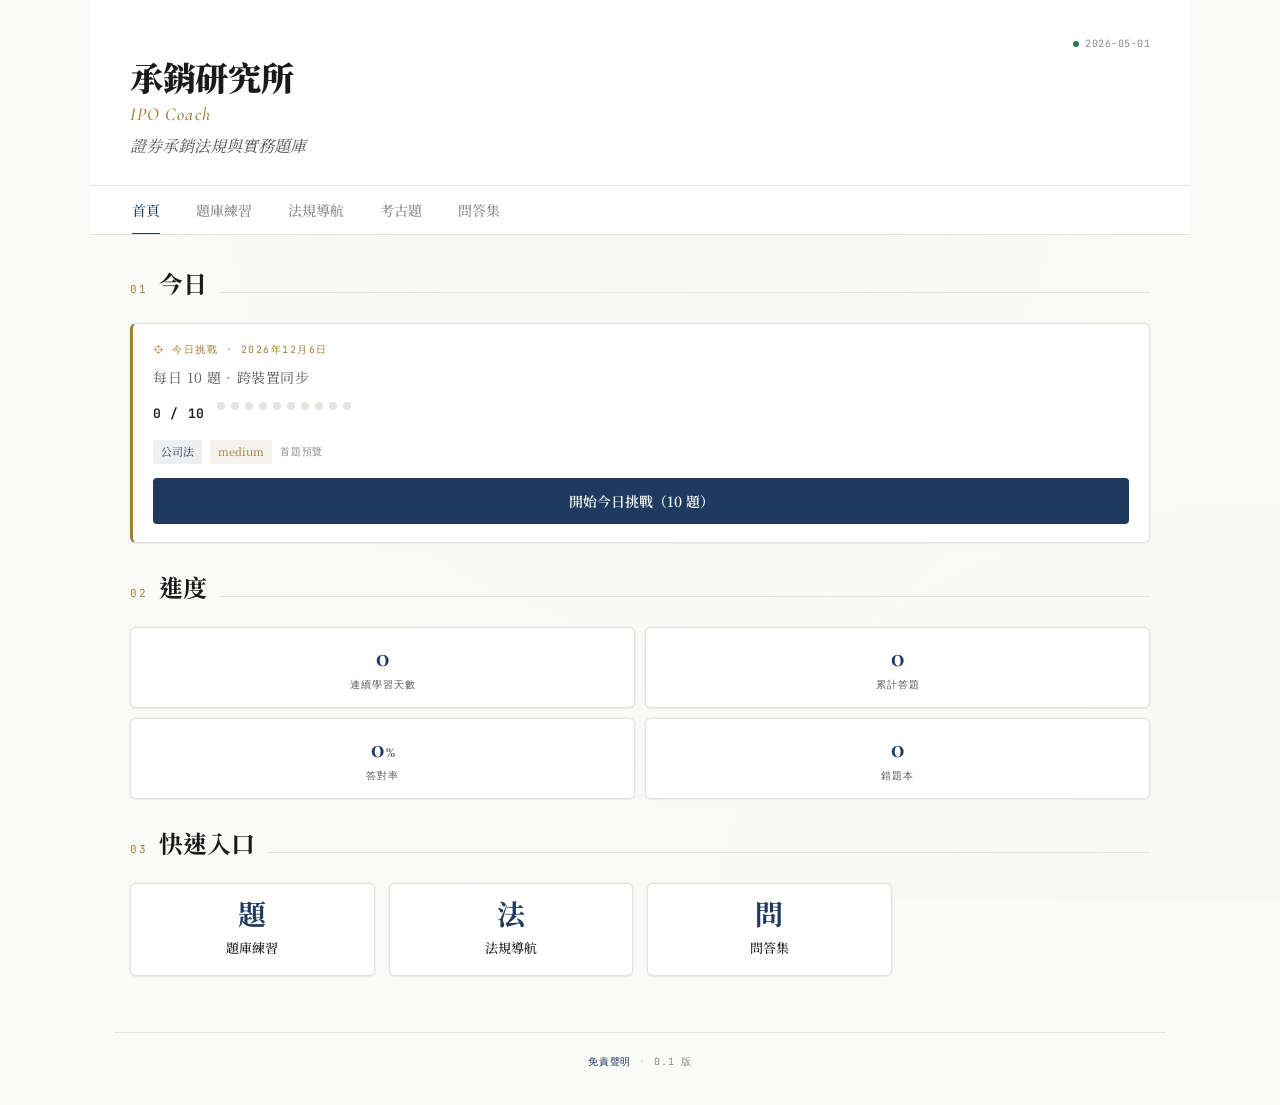
==== index.html @ bb88637f "fix(brand): remove redundant top brand line, keep only H1 + wordmark 上方品牌列「承銷 · 研究所 · IPO Coach」與下方 " ====
<!DOCTYPE html>
<html lang="zh-TW">
<head>
<meta charset="UTF-8">
<meta name="viewport" content="width=device-width, initial-scale=1.0">
<title>承銷研究所 · IPO Coach</title>
<meta name="description" content="承銷研究所（IPO Coach）：證券承銷法規題庫、問答集整合搜尋、法規導航。">
<meta name="theme-color" content="#1e3a5f">
<link rel="manifest" href="manifest.json">
<link rel="icon" type="image/svg+xml" href="assets/icon.svg">
<link rel="apple-touch-icon" href="assets/icon.svg">
<link rel="preconnect" href="https://fonts.googleapis.com">
<link rel="preconnect" href="https://fonts.gstatic.com" crossorigin>
<link href="https://fonts.googleapis.com/css2?family=Noto+Serif+TC:wght@400;500;700;900&family=JetBrains+Mono:wght@400;600&family=Cormorant+Garamond:wght@400;500;700&display=swap" rel="stylesheet">
<link rel="stylesheet" href="assets/style.css">
</head>
<body>

<div class="app">

  <header>
    <div class="brand-row">
      <div class="data-status" id="dataStatus">
        <span class="dot"></span><span id="dataDate">載入中</span>
      </div>
    </div>
    <h1 class="title">承銷研究所</h1>
    <div class="brand-wordmark">IPO Coach</div>
    <div class="subtitle">證券承銷法規與實務題庫</div>
  </header>

  <nav class="tabs" id="topTabs">
    <button class="tab active" data-page="home">首頁</button>
    <button class="tab" data-page="quiz">題庫練習</button>
    <button class="tab" data-page="laws">法規導航</button>
    <button class="tab" data-page="exam">考古題</button>
    <button class="tab" data-page="qa">問答集</button>
  </nav>

  <!-- ===== Home（今日挑戰 + 進度 + 入口）===== -->
  <main class="page active" id="page-home">
    <div class="section-head">
      <span class="section-num">01</span>
      <span class="section-title">今日</span>
      <span class="section-line"></span>
    </div>

    <div id="dailyChallenge">
      <div class="loading"><div class="spinner"></div><div>準備今日挑戰⋯</div></div>
    </div>

    <div class="section-head" style="margin-top: 28px;">
      <span class="section-num">02</span>
      <span class="section-title">進度</span>
      <span class="section-line"></span>
    </div>
    <div id="progressArea"></div>

    <div class="section-head" style="margin-top: 28px;">
      <span class="section-num">03</span>
      <span class="section-title">快速入口</span>
      <span class="section-line"></span>
    </div>
    <div class="quick-entries">
      <button class="quick-entry" data-page="quiz">
        <span class="quick-entry-mark">題</span>
        <span class="quick-entry-name">題庫練習</span>
      </button>
      <button class="quick-entry" data-page="laws">
        <span class="quick-entry-mark">法</span>
        <span class="quick-entry-name">法規導航</span>
      </button>
      <button class="quick-entry" data-page="qa">
        <span class="quick-entry-mark">問</span>
        <span class="quick-entry-name">問答集</span>
      </button>
    </div>
  </main>

  <!-- ===== Quiz（題庫練習：200 題單一池）===== -->
  <main class="page" id="page-quiz">
    <div class="section-head">
      <span class="section-num">題</span>
      <span class="section-title">題庫練習</span>
      <span class="section-line"></span>
    </div>
    <div id="quizArea">
      <div class="loading"><div class="spinner"></div><div>載入題庫中⋯</div></div>
    </div>
  </main>

  <!-- ===== 考古題（證券商高級業務員歷屆試題）===== -->
  <main class="page" id="page-exam">
    <div class="section-head">
      <span class="section-num">考</span>
      <span class="section-title">考古題</span>
      <span class="section-line"></span>
    </div>

    <div class="sync-banner" id="examSyncBanner">
      <div class="label">⌖ 證券商高級業務員 歷屆試題</div>
      <div class="info" id="examSyncInfo">載入中⋯</div>
    </div>

    <div id="examArea">
      <div class="loading"><div class="spinner"></div><div>載入考古題中⋯</div></div>
    </div>
  </main>

  <main class="page" id="page-qa">
    <div class="section-head">
      <span class="section-num">問</span>
      <span class="section-title">問答集</span>
      <span class="section-line"></span>
    </div>

    <div class="sync-banner" id="qaSyncBanner">
      <div class="label">⌖ 證期局問答集索引</div>
      <div class="info" id="qaSyncInfo">載入中⋯</div>
    </div>

    <input type="text" class="search-box" id="qaSearchInput"
           placeholder="跨類關鍵字搜尋（如「庫藏股」、「私募」）⋯"
           autocomplete="off" autocapitalize="off" autocorrect="off" spellcheck="false">

    <div class="stats-line" id="qaStatsLine"></div>

    <div id="qaArea">
      <div class="loading">
        <div class="spinner"></div>
        <div>載入問答集中⋯</div>
      </div>
    </div>
  </main>

  <!-- ===== 法規導航 ===== -->
  <main class="page" id="page-laws">
    <div class="section-head">
      <span class="section-num">規</span>
      <span class="section-title">法規導航</span>
      <span class="section-line"></span>
    </div>

    <div class="sync-banner" id="syncBanner">
      <div class="label">⌖ 法規導航索引</div>
      <div class="info" id="syncInfo">載入中⋯</div>
    </div>

    <input type="text" class="search-box" id="searchInput"
           placeholder='輸入法規名稱、縮寫，或「證交法 22」格式智慧查詢⋯'
           autocomplete="off" autocapitalize="off" autocorrect="off" spellcheck="false">

    <div id="smartHit"></div>

    <div class="chips" id="lawChips"></div>

    <div class="stats-line" id="statsLine"></div>

    <div id="lookupArea">
      <div class="loading">
        <div class="spinner"></div>
        <div>載入法規資料中⋯</div>
      </div>
    </div>
  </main>

  <footer class="site-footer">
    <button class="footer-link" id="openDisclaimer" type="button">免責聲明</button>
    <span class="footer-sep">·</span>
    <span class="footer-version" id="footerVersion">v0.1</span>
  </footer>

  <nav class="bottom-nav">
    <button class="nav-btn active" data-page="home">
      <span class="nav-icon">⌂</span><span>首頁</span>
    </button>
    <button class="nav-btn" data-page="quiz">
      <span class="nav-icon">題</span><span>題庫</span>
    </button>
    <button class="nav-btn" data-page="laws">
      <span class="nav-icon">法</span><span>法規</span>
    </button>
    <button class="nav-btn" data-page="exam">
      <span class="nav-icon">考</span><span>考古題</span>
    </button>
    <button class="nav-btn" data-page="qa">
      <span class="nav-icon">問</span><span>問答</span>
    </button>
  </nav>

  <!-- ===== 免責聲明 modal ===== -->
  <div class="modal" id="disclaimerModal" aria-hidden="true">
    <div class="modal-inner" role="dialog" aria-labelledby="disclaimerTitle">
      <div class="modal-head">
        <h2 id="disclaimerTitle" class="modal-title">免責聲明</h2>
        <button class="modal-close" id="closeDisclaimer" aria-label="關閉">×</button>
      </div>
      <div class="modal-body">
        <p>本工具為非官方學習輔助工具，內容彙整自下列公開資料源：</p>
        <ul>
          <li>法務部全國法規資料庫</li>
          <li>金融監督管理委員會證券期貨局</li>
          <li>中華民國證券商業同業公會</li>
          <li>臺灣證券交易所、證券櫃檯買賣中心</li>
          <li>證券暨期貨市場發展基金會（selaw）</li>
        </ul>
        <p>法令引用以主管機關正式公告為準。本工具不對其資訊之即時性、準確性、完整性負法律責任。實務應用請洽合格法律或會計師。</p>
      </div>
    </div>
  </div>

</div>

<script src="assets/app.js" defer></script>

<!--
  Cloudflare Web Analytics（PRD §16 / docs/monitoring.md）
  ------------------------------------------------------
  上線後請依下列步驟啟用：
    1. dash.cloudflare.com → Web Analytics → Add a site → 輸入網址
    2. 取得 token，把下方 REPLACE_WITH_YOUR_TOKEN 換成實際值
    3. 反註解整個 <script> 標籤
  注意：不要使用 Google Analytics（PRD §13.3）。
-->
<!--
<script defer src='https://static.cloudflareinsights.com/beacon.min.js'
        data-cf-beacon='{"token": "REPLACE_WITH_YOUR_TOKEN"}'></script>
-->
</body>
</html>
---- assets/style.css ----
:root {
  /* === Light theme: 現代金融專業白 === */
  --bg: #fafaf7;
  --bg-soft: #f4f2ec;
  --bg-card: #ffffff;
  --line: #e5e3dd;
  --line-strong: #d4d1c8;
  --ink: #1a1a1a;
  --ink-soft: #5a5a5a;
  --ink-dim: #8a8a8a;
  --primary: #1e3a5f;
  --primary-soft: #3b5a82;
  --gold: #a07d3a;
  --gold-soft: #c5a565;
  --crimson: #a73a3a;
  --jade: #2d7a4f;
  --shadow-sm: 0 1px 2px rgba(30, 58, 95, 0.04), 0 0 0 1px rgba(30, 58, 95, 0.04);
  --shadow-md: 0 4px 12px rgba(30, 58, 95, 0.06), 0 0 0 1px rgba(30, 58, 95, 0.04);
  --serif: "Noto Serif TC", "Cormorant Garamond", serif;
  --display: "Cormorant Garamond", "Noto Serif TC", serif;
  --mono: "JetBrains Mono", monospace;
}

* { box-sizing: border-box; margin: 0; padding: 0; -webkit-tap-highlight-color: transparent; }

html, body {
  background: var(--bg);
  color: var(--ink);
  font-family: var(--serif);
  font-size: 16px;
  line-height: 1.6;
  overflow-x: hidden;
  min-height: 100vh;
}

body {
  background-image:
    radial-gradient(ellipse at top, rgba(30, 58, 95, 0.025) 0%, transparent 60%),
    radial-gradient(ellipse at bottom right, rgba(160, 125, 58, 0.02) 0%, transparent 50%);
  background-attachment: fixed;
}

.app {
  max-width: 480px;
  margin: 0 auto;
  min-height: 100vh;
  position: relative;
  z-index: 2;
  padding-bottom: 110px;
}

/* ===== Header ===== */
header {
  padding: 28px 24px 20px;
  border-bottom: 1px solid var(--line);
  background: var(--bg-card);
}

.brand-row {
  display: flex;
  align-items: baseline;
  justify-content: flex-end;
  margin-bottom: 4px;
}

.data-status {
  font-family: var(--mono);
  font-size: 10px;
  color: var(--ink-dim);
  letter-spacing: 0.05em;
}

.data-status .dot {
  display: inline-block;
  width: 6px;
  height: 6px;
  border-radius: 50%;
  background: var(--jade);
  margin-right: 6px;
  vertical-align: middle;
}

h1.title {
  font-family: var(--serif);
  font-size: 30px;
  font-weight: 900;
  line-height: 1.15;
  letter-spacing: -0.01em;
  margin-top: 6px;
}

h1.title .accent {
  color: var(--primary);
  font-style: italic;
  font-family: var(--display);
  font-weight: 500;
}

.brand-wordmark {
  font-family: var(--display);
  font-style: italic;
  color: var(--gold);
  font-size: 18px;
  font-weight: 500;
  letter-spacing: 0.06em;
  margin-top: 4px;
}

.subtitle {
  font-family: var(--display);
  font-style: italic;
  color: var(--ink-soft);
  font-size: 16px;
  margin-top: 6px;
}

/* ===== Tab nav ===== */
nav.tabs {
  display: flex;
  overflow-x: auto;
  border-bottom: 1px solid var(--line);
  scrollbar-width: none;
  background: var(--bg-card);
  position: sticky;
  top: 0;
  z-index: 50;
}

nav.tabs::-webkit-scrollbar { display: none; }

.tab {
  flex: 0 0 auto;
  padding: 14px 18px;
  font-family: var(--serif);
  font-size: 14px;
  font-weight: 500;
  color: var(--ink-dim);
  border: none;
  background: transparent;
  cursor: pointer;
  position: relative;
  white-space: nowrap;
  transition: color 0.2s;
}

.tab.active { color: var(--primary); }

.tab.active::after {
  content: "";
  position: absolute;
  bottom: -1px;
  left: 18px;
  right: 18px;
  height: 2px;
  background: var(--primary);
}

.page { display: none; padding: 24px; }
.page.active { display: block; animation: fade 0.3s ease; }

@keyframes fade {
  from { opacity: 0; transform: translateY(6px); }
  to { opacity: 1; transform: translateY(0); }
}

.section-head {
  display: flex;
  align-items: baseline;
  gap: 12px;
  margin-bottom: 18px;
}

.section-num {
  font-family: var(--mono);
  font-size: 11px;
  color: var(--gold);
  letter-spacing: 0.15em;
}

.section-title {
  font-family: var(--display);
  font-size: 24px;
  font-weight: 700;
  color: var(--ink);
}

.section-line {
  flex: 1;
  height: 1px;
  background: var(--line);
}

/* ===== Sync / index status banner ===== */
.sync-banner {
  background: var(--bg-card);
  border: 1px solid var(--line);
  border-left: 3px solid var(--jade);
  border-radius: 6px;
  padding: 14px 18px;
  margin-bottom: 20px;
  font-size: 12px;
  line-height: 1.6;
  box-shadow: var(--shadow-sm);
}

.sync-banner .label {
  font-family: var(--mono);
  font-size: 10px;
  color: var(--jade);
  letter-spacing: 0.2em;
  text-transform: uppercase;
  margin-bottom: 6px;
}

.sync-banner .info { color: var(--ink-soft); font-size: 13px; }

.sync-banner .info strong {
  color: var(--ink);
  font-family: var(--mono);
  font-weight: 600;
}

/* ===== Search ===== */
.search-box {
  width: 100%;
  background: var(--bg-card);
  border: 1px solid var(--line);
  color: var(--ink);
  padding: 14px 16px;
  font-family: var(--serif);
  font-size: 15px;
  border-radius: 6px;
  margin-bottom: 14px;
  box-shadow: var(--shadow-sm);
  transition: all 0.15s;
}

.search-box:focus {
  outline: none;
  border-color: var(--primary);
  box-shadow: 0 0 0 3px rgba(30, 58, 95, 0.08);
}

/* ===== Smart-hit banner（解析「法規 條號」格式時顯示） ===== */
.smart-hit {
  background: var(--bg-card);
  border: 1px solid var(--primary);
  border-radius: 6px;
  padding: 14px 16px;
  margin-bottom: 16px;
  box-shadow: var(--shadow-md);
  display: flex;
  flex-direction: column;
  gap: 8px;
}

.smart-hit .label {
  font-family: var(--mono);
  font-size: 10px;
  color: var(--primary);
  letter-spacing: 0.2em;
  text-transform: uppercase;
}

.smart-hit .target {
  font-family: var(--serif);
  font-size: 16px;
  font-weight: 700;
  color: var(--ink);
}

.smart-hit .target .article {
  color: var(--primary);
  font-family: var(--display);
  font-weight: 700;
}

.smart-hit .target .topic {
  font-family: var(--serif);
  font-weight: 400;
  font-size: 13px;
  color: var(--ink-soft);
  margin-left: 6px;
}

.smart-hit-action {
  display: inline-flex;
  align-items: center;
  justify-content: center;
  background: var(--primary);
  color: #fff;
  padding: 10px 14px;
  border-radius: 4px;
  font-family: var(--serif);
  font-size: 13px;
  font-weight: 600;
  text-decoration: none;
  transition: background 0.15s;
}

.smart-hit-action:hover { background: var(--primary-soft); }
.smart-hit-action:active { transform: scale(0.99); }

.smart-hit .note {
  font-family: var(--mono);
  font-size: 10px;
  color: var(--ink-dim);
  letter-spacing: 0.05em;
}

/* ===== Filter chips ===== */
.chips {
  display: flex;
  gap: 6px;
  overflow-x: auto;
  padding-bottom: 4px;
  margin-bottom: 18px;
  scrollbar-width: none;
}

.chips::-webkit-scrollbar { display: none; }

.chip {
  flex: 0 0 auto;
  padding: 7px 12px;
  background: transparent;
  border: 1px solid var(--line);
  color: var(--ink-soft);
  border-radius: 3px;
  font-family: var(--serif);
  font-size: 12px;
  cursor: pointer;
  white-space: nowrap;
  transition: all 0.15s;
}

.chip.active {
  background: var(--cat-color, var(--primary));
  border-color: var(--cat-color, var(--primary));
  color: #fff;
  font-weight: 600;
}

/* ===== Law cards ===== */
.law-list {
  display: flex;
  flex-direction: column;
  gap: 10px;
}

.law-item {
  background: var(--bg-card);
  border: 1px solid var(--line);
  border-left: 3px solid var(--cat-color, var(--primary));
  padding: 16px;
  border-radius: 6px;
  transition: all 0.2s;
  box-shadow: var(--shadow-sm);
}

.law-item:hover { box-shadow: var(--shadow-md); border-color: var(--line-strong); border-left-color: var(--cat-color, var(--primary)); }

.law-item-head {
  display: flex;
  justify-content: space-between;
  align-items: baseline;
  gap: 10px;
  margin-bottom: 8px;
}

.law-cat-tag {
  display: inline-block;
  font-family: var(--mono);
  font-size: 9px;
  font-weight: 600;
  color: #fff;
  background: var(--cat-color, var(--primary));
  padding: 3px 7px;
  border-radius: 2px;
  letter-spacing: 0.1em;
}

.law-id {
  font-family: var(--mono);
  font-size: 10px;
  color: var(--ink-dim);
  letter-spacing: 0.08em;
}

.law-name {
  font-family: var(--serif);
  font-size: 16px;
  font-weight: 700;
  color: var(--ink);
  line-height: 1.45;
  margin-bottom: 6px;
}

.law-meta {
  display: flex;
  flex-wrap: wrap;
  gap: 6px;
  margin-bottom: 12px;
  font-size: 12px;
}

.law-abbr {
  font-family: var(--serif);
  color: var(--ink-soft);
}

.law-abbr::before {
  content: "縮寫 ";
  font-family: var(--mono);
  font-size: 10px;
  color: var(--ink-dim);
  letter-spacing: 0.1em;
}

.law-authority {
  font-family: var(--mono);
  font-size: 10px;
  color: var(--gold);
  background: rgba(160, 125, 58, 0.08);
  padding: 2px 7px;
  border-radius: 2px;
  letter-spacing: 0.05em;
  align-self: center;
}

.law-articles {
  display: flex;
  flex-wrap: wrap;
  gap: 6px;
  align-items: center;
  margin-bottom: 12px;
  padding-top: 10px;
  border-top: 1px dashed var(--line);
}

.article-chip-label {
  font-family: var(--mono);
  font-size: 10px;
  color: var(--ink-dim);
  letter-spacing: 0.1em;
  margin-right: 2px;
}

.article-chip {
  display: inline-flex;
  align-items: center;
  font-family: var(--serif);
  font-size: 12px;
  color: var(--primary);
  background: rgba(30, 58, 95, 0.06);
  padding: 4px 9px;
  border-radius: 3px;
  text-decoration: none;
  transition: background 0.15s;
}

.article-chip:hover { background: rgba(30, 58, 95, 0.12); }
.article-chip[aria-disabled="true"] { color: var(--ink-dim); cursor: not-allowed; }

.article-chip .topic {
  color: var(--ink-soft);
  font-size: 11px;
  margin-left: 4px;
}

.btn-view-full {
  display: inline-flex;
  align-items: center;
  justify-content: center;
  width: 100%;
  padding: 10px;
  background: transparent;
  color: var(--primary);
  border: 1px solid var(--primary);
  font-family: var(--serif);
  font-size: 13px;
  font-weight: 600;
  border-radius: 3px;
  text-decoration: none;
  text-align: center;
  transition: background 0.15s;
}

.btn-view-full:hover { background: rgba(30, 58, 95, 0.04); }
.btn-view-full:active { transform: scale(0.99); }

/* ===== Empty / Loading ===== */
.empty, .loading {
  text-align: center;
  padding: 50px 20px;
  color: var(--ink-dim);
}

.empty-mark {
  font-family: var(--display);
  font-size: 48px;
  color: var(--line);
  margin-bottom: 12px;
  font-style: italic;
}

.empty-text { font-size: 13px; line-height: 1.7; }

.spinner {
  width: 28px;
  height: 28px;
  border: 2px solid var(--line);
  border-top-color: var(--primary);
  border-radius: 50%;
  animation: spin 0.8s linear infinite;
  margin: 0 auto 16px;
}

@keyframes spin { to { transform: rotate(360deg); } }

/* ===== Footer ===== */
.site-footer {
  margin: 24px 24px 0;
  padding-top: 18px;
  border-top: 1px solid var(--line);
  display: flex;
  align-items: center;
  justify-content: center;
  gap: 8px;
  font-family: var(--mono);
  font-size: 10px;
  color: var(--ink-dim);
  letter-spacing: 0.08em;
}

.footer-link {
  background: none;
  border: none;
  color: var(--primary);
  font-family: var(--mono);
  font-size: 10px;
  letter-spacing: 0.08em;
  cursor: pointer;
  padding: 4px 0;
}

.footer-link:hover { text-decoration: underline; }
.footer-sep { color: var(--line-strong); }

/* ===== Bottom nav ===== */
.bottom-nav {
  position: fixed;
  bottom: 0;
  left: 50%;
  transform: translateX(-50%);
  width: 100%;
  max-width: 480px;
  background: var(--bg-card);
  border-top: 1px solid var(--line);
  box-shadow: 0 -2px 12px rgba(30, 58, 95, 0.05);
  display: grid;
  grid-template-columns: repeat(5, 1fr);
  z-index: 100;
  padding-bottom: env(safe-area-inset-bottom);
}

.nav-btn {
  background: none;
  border: none;
  color: var(--ink-dim);
  padding: 12px 4px 14px;
  cursor: pointer;
  font-family: var(--serif);
  font-size: 11px;
  transition: color 0.2s;
  display: flex;
  flex-direction: column;
  align-items: center;
  gap: 4px;
}

.nav-btn.active { color: var(--primary); }

.nav-icon {
  font-family: var(--display);
  font-size: 18px;
  font-weight: 700;
  line-height: 1;
}

/* ===== Highlight mark for search ===== */
mark {
  background: rgba(160, 125, 58, 0.18);
  color: var(--gold);
  padding: 1px 3px;
  border-radius: 2px;
  font-weight: 600;
}

/* ===== Stats line ===== */
.stats-line {
  font-family: var(--mono);
  font-size: 10px;
  color: var(--ink-dim);
  letter-spacing: 0.1em;
  margin-bottom: 14px;
}

/* ===== Q&A page ===== */
.back-link {
  display: inline-flex;
  align-items: center;
  gap: 6px;
  background: none;
  border: none;
  color: var(--primary);
  font-family: var(--display);
  font-size: 13px;
  cursor: pointer;
  padding: 6px 0 14px;
}

.back-link:hover { text-decoration: underline; }

.qa-cat-list {
  display: grid;
  grid-template-columns: repeat(auto-fill, minmax(140px, 1fr));
  gap: 10px;
}

.qa-cat-card {
  background: var(--bg-card);
  border: 1px solid var(--line);
  border-left: 3px solid var(--gold);
  border-radius: 6px;
  padding: 12px 14px;
  cursor: pointer;
  text-align: left;
  font-family: var(--serif);
  transition: all 0.15s;
  box-shadow: var(--shadow-sm);
}

.qa-cat-card:hover { box-shadow: var(--shadow-md); border-color: var(--line-strong); }
.qa-cat-card:active { transform: scale(0.99); }

.qa-cat-head {
  display: flex;
  justify-content: space-between;
  align-items: baseline;
  margin-bottom: 6px;
}

.qa-cat-id {
  font-family: var(--mono);
  font-size: 9px;
  color: var(--ink-dim);
  letter-spacing: 0.08em;
}

.qa-cat-count {
  font-family: var(--mono);
  font-size: 10px;
  color: var(--gold);
  font-weight: 600;
  background: rgba(160, 125, 58, 0.1);
  padding: 2px 7px;
  border-radius: 2px;
}

.qa-cat-name {
  font-size: 14px;
  line-height: 1.45;
  color: var(--ink);
  font-weight: 600;
}

.qa-cat-title {
  font-family: var(--display);
  font-size: 18px;
  font-weight: 700;
  color: var(--ink);
  margin-bottom: 14px;
  padding-bottom: 10px;
  border-bottom: 1px solid var(--line);
}

.qa-doc-list {
  display: flex;
  flex-direction: column;
  gap: 8px;
}

.qa-doc-item {
  background: var(--bg-card);
  border: 1px solid var(--line);
  border-radius: 6px;
  padding: 12px 14px;
  cursor: pointer;
  text-align: left;
  font-family: var(--serif);
  transition: all 0.15s;
  box-shadow: var(--shadow-sm);
}

.qa-doc-item:hover { box-shadow: var(--shadow-md); border-color: var(--line-strong); }

.qa-doc-title {
  font-size: 14px;
  font-weight: 600;
  color: var(--ink);
  line-height: 1.5;
  margin-bottom: 6px;
}

.qa-doc-meta {
  display: flex;
  gap: 10px;
  font-family: var(--mono);
  font-size: 10px;
  color: var(--ink-dim);
  letter-spacing: 0.05em;
}

.qa-doc-date::before { content: "📅 "; }
.qa-doc-pages::before { content: "▤ "; }

/* Q&A detail */
.qa-detail {
  background: var(--bg-card);
  border: 1px solid var(--line);
  border-radius: 6px;
  padding: 18px 20px;
  box-shadow: var(--shadow-sm);
}

.qa-detail-source {
  font-family: var(--mono);
  font-size: 10px;
  color: var(--gold);
  letter-spacing: 0.15em;
  text-transform: uppercase;
  margin-bottom: 6px;
}

.qa-detail-title {
  font-family: var(--serif);
  font-size: 18px;
  font-weight: 700;
  color: var(--ink);
  line-height: 1.5;
  margin-bottom: 10px;
}

.qa-detail-meta {
  display: flex;
  gap: 14px;
  font-family: var(--mono);
  font-size: 11px;
  color: var(--ink-soft);
  margin-bottom: 16px;
  padding-bottom: 14px;
  border-bottom: 1px dashed var(--line);
}

.qa-detail-meta strong {
  color: var(--ink);
  font-family: var(--mono);
}

/* 嚴格保留 PDF 原文格式：pre-wrap、不修改 */
.qa-raw-text {
  background: var(--bg-soft);
  border-left: 3px solid var(--primary);
  padding: 16px 18px;
  border-radius: 0 4px 4px 0;
  font-family: var(--serif);
  font-size: 14px;
  line-height: 1.85;
  color: var(--ink);
  white-space: pre-wrap;
  word-wrap: break-word;
  overflow-wrap: break-word;
  margin-bottom: 14px;
  max-height: 60vh;
  overflow-y: auto;
}

.btn-pdf-download {
  display: inline-flex;
  align-items: center;
  justify-content: center;
  width: 100%;
  padding: 12px;
  background: var(--primary);
  color: #fff;
  font-family: var(--serif);
  font-size: 13px;
  font-weight: 600;
  border-radius: 3px;
  text-decoration: none;
  text-align: center;
  transition: background 0.15s;
  margin-bottom: 14px;
}

.btn-pdf-download:hover { background: var(--primary-soft); }
.btn-pdf-download:active { transform: scale(0.99); }

/* Q&A error states (when fetch_qa.py 標 doc.error，例如 SFB 直連被擋) */
.qa-doc-item-error {
  opacity: 0.78;
}
.qa-doc-item-error:hover {
  opacity: 1;
}
.qa-doc-error-badge {
  font-family: var(--mono);
  font-size: 10px;
  letter-spacing: 0.05em;
  color: #b07005;
  background: rgba(245, 166, 35, 0.12);
  border: 1px solid rgba(245, 166, 35, 0.45);
  padding: 1px 6px;
  border-radius: 3px;
  white-space: nowrap;
}
.qa-doc-error {
  margin: 12px 0;
  padding: 14px 16px;
  border-left: 3px solid #f5a623;
  background: rgba(245, 166, 35, 0.06);
  border-radius: 0 4px 4px 0;
}
.qa-doc-error-title {
  font-family: var(--mono);
  font-size: 13px;
  font-weight: 600;
  color: #b07005;
  margin-bottom: 8px;
  letter-spacing: 0.03em;
}
.qa-doc-error-msg {
  font-size: 13px;
  line-height: 1.7;
  color: var(--ink);
  margin-bottom: 12px;
}
.qa-doc-error-msg code {
  font-family: var(--mono);
  font-size: 11px;
  background: var(--bg-soft, rgba(0,0,0,0.04));
  padding: 1px 5px;
  border-radius: 3px;
  color: var(--ink-dim);
}
.qa-doc-error .btn-pdf-download {
  margin-top: 4px;
}

.qa-detail-footer {
  font-family: var(--mono);
  font-size: 10px;
  color: var(--ink-dim);
  line-height: 1.7;
  letter-spacing: 0.05em;
  padding-top: 12px;
  border-top: 1px solid var(--line);
}

/* Q&A search hits */
.qa-hit-list {
  display: flex;
  flex-direction: column;
  gap: 10px;
}

.qa-hit-item {
  background: var(--bg-card);
  border: 1px solid var(--line);
  border-radius: 6px;
  padding: 14px 16px;
  cursor: pointer;
  text-align: left;
  font-family: var(--serif);
  transition: all 0.15s;
  box-shadow: var(--shadow-sm);
}

.qa-hit-item:hover { box-shadow: var(--shadow-md); border-color: var(--line-strong); }

.qa-hit-head {
  display: flex;
  justify-content: space-between;
  align-items: baseline;
  gap: 10px;
  margin-bottom: 6px;
}

.qa-hit-cat {
  font-family: var(--mono);
  font-size: 9px;
  color: var(--gold);
  letter-spacing: 0.12em;
  text-transform: uppercase;
}

.qa-hit-flag {
  font-family: var(--mono);
  font-size: 9px;
  color: var(--primary);
  background: rgba(30, 58, 95, 0.08);
  padding: 2px 6px;
  border-radius: 2px;
  letter-spacing: 0.05em;
}

.qa-hit-title {
  font-size: 14px;
  font-weight: 600;
  color: var(--ink);
  margin-bottom: 6px;
  line-height: 1.5;
}

.qa-hit-snippet {
  font-size: 12.5px;
  color: var(--ink-soft);
  line-height: 1.65;
  background: var(--bg-soft);
  padding: 8px 10px;
  border-radius: 3px;
  margin-bottom: 6px;
}

.qa-hit-date {
  font-family: var(--mono);
  font-size: 10px;
  color: var(--ink-dim);
  letter-spacing: 0.05em;
}

/* ===== Home: daily challenge + progress + quick entries ===== */
.daily-card {
  background: var(--bg-card);
  border: 1px solid var(--line);
  border-left: 3px solid var(--gold);
  border-radius: 6px;
  padding: 18px 20px;
  box-shadow: var(--shadow-sm);
}

.daily-label {
  font-family: var(--mono);
  font-size: 10px;
  color: var(--gold);
  letter-spacing: 0.15em;
  text-transform: uppercase;
  margin-bottom: 8px;
}

.daily-meta {
  display: flex;
  gap: 8px;
  margin-bottom: 12px;
}

.daily-question {
  font-size: 15px;
  line-height: 1.7;
  color: var(--ink);
  margin-bottom: 14px;
  font-weight: 500;
}

.progress-grid {
  display: grid;
  grid-template-columns: repeat(2, 1fr);
  gap: 10px;
}

.progress-card {
  background: var(--bg-card);
  border: 1px solid var(--line);
  border-radius: 6px;
  padding: 14px 16px;
  text-align: center;
  box-shadow: var(--shadow-sm);
}

.progress-num {
  font-family: var(--display);
  font-size: 28px;
  font-weight: 700;
  color: var(--primary);
  line-height: 1.1;
}

.progress-unit {
  font-family: var(--display);
  font-size: 16px;
  color: var(--ink-soft);
  margin-left: 2px;
}

.progress-label {
  font-family: var(--mono);
  font-size: 10px;
  color: var(--ink-soft);
  letter-spacing: 0.1em;
  margin-top: 4px;
}

.progress-cat-block { margin-top: 16px; }

.progress-cat-list {
  list-style: none;
  background: var(--bg-card);
  border: 1px solid var(--line);
  border-radius: 6px;
  padding: 4px 0;
  box-shadow: var(--shadow-sm);
}

.progress-cat-list li {
  display: flex;
  justify-content: space-between;
  align-items: center;
  padding: 10px 16px;
  border-bottom: 1px solid var(--line);
  font-size: 13px;
}

.progress-cat-list li:last-child { border-bottom: none; }

.progress-cat-list .cat-name { color: var(--ink); }

.progress-cat-list .cat-stat {
  font-family: var(--mono);
  font-size: 11px;
  color: var(--ink-soft);
}

.quick-entries {
  display: grid;
  grid-template-columns: repeat(2, 1fr);
  gap: 10px;
}

.quick-entry {
  background: var(--bg-card);
  border: 1px solid var(--line);
  border-radius: 6px;
  padding: 18px 14px;
  cursor: pointer;
  font-family: var(--serif);
  display: flex;
  flex-direction: column;
  align-items: center;
  gap: 8px;
  box-shadow: var(--shadow-sm);
  transition: all 0.15s;
}

.quick-entry:hover { box-shadow: var(--shadow-md); border-color: var(--line-strong); }

.quick-entry-mark {
  font-family: var(--display);
  font-size: 28px;
  font-weight: 700;
  color: var(--primary);
  line-height: 1;
}

.quick-entry-name {
  font-size: 13px;
  font-weight: 500;
  color: var(--ink);
}

/* ===== Quiz / Scenario shared UI ===== */
.quiz-section-label {
  font-family: var(--mono);
  font-size: 10px;
  color: var(--ink-soft);
  letter-spacing: 0.15em;
  text-transform: uppercase;
  margin: 14px 0 8px;
}

.quiz-pool-info {
  font-family: var(--mono);
  font-size: 10px;
  color: var(--ink-dim);
  letter-spacing: 0.1em;
  margin-top: 18px;
}

.btn-primary {
  display: block;
  width: 100%;
  padding: 13px;
  margin-top: 16px;
  background: var(--primary);
  color: #fff;
  border: none;
  border-radius: 4px;
  font-family: var(--serif);
  font-size: 14px;
  font-weight: 600;
  cursor: pointer;
  transition: background 0.15s;
}

.btn-primary:hover { background: var(--primary-soft); }
.btn-primary:active { transform: scale(0.99); }

.btn-secondary {
  display: block;
  width: 100%;
  padding: 12px;
  margin-top: 8px;
  background: transparent;
  color: var(--primary);
  border: 1px solid var(--primary);
  border-radius: 4px;
  font-family: var(--serif);
  font-size: 13px;
  cursor: pointer;
  transition: background 0.15s;
}

.btn-secondary:hover { background: rgba(30, 58, 95, 0.04); }
.btn-secondary.disabled { color: var(--ink-dim); border-color: var(--line); cursor: not-allowed; }

/* Quiz play */
.quiz-progress-dots {
  display: flex;
  gap: 6px;
  margin-bottom: 16px;
  justify-content: center;
}

.quiz-progress-dots .dot {
  width: 8px;
  height: 8px;
  border-radius: 50%;
  background: var(--line);
}

.quiz-progress-dots .dot.current { background: var(--primary); transform: scale(1.4); }
.quiz-progress-dots .dot.correct { background: var(--jade); }
.quiz-progress-dots .dot.wrong { background: var(--crimson); }

.quiz-meta {
  display: flex;
  gap: 8px;
  margin-bottom: 12px;
  font-family: var(--mono);
  font-size: 10px;
  letter-spacing: 0.08em;
}

.quiz-meta-cat {
  background: rgba(30, 58, 95, 0.08);
  color: var(--primary);
  padding: 3px 8px;
  border-radius: 2px;
}

.quiz-meta-diff {
  background: rgba(160, 125, 58, 0.1);
  color: var(--gold);
  padding: 3px 8px;
  border-radius: 2px;
}

.quiz-meta-pos { margin-left: auto; color: var(--ink-dim); }

.quiz-question {
  font-size: 15.5px;
  line-height: 1.75;
  color: var(--ink);
  margin-bottom: 16px;
  padding-bottom: 14px;
  border-bottom: 1px dashed var(--line);
}

.quiz-options { display: flex; flex-direction: column; gap: 8px; }

.quiz-option {
  display: flex;
  align-items: flex-start;
  gap: 10px;
  width: 100%;
  text-align: left;
  background: var(--bg-card);
  border: 1px solid var(--line);
  border-radius: 4px;
  padding: 12px 14px;
  cursor: pointer;
  font-family: var(--serif);
  font-size: 14px;
  line-height: 1.6;
  transition: all 0.15s;
  box-shadow: var(--shadow-sm);
}

.quiz-option:hover:not(:disabled) { border-color: var(--primary); }
.quiz-option:disabled { cursor: default; }
.quiz-option.selected { border-color: var(--primary); background: rgba(30, 58, 95, 0.04); }
.quiz-option.correct { border-color: var(--jade); background: rgba(45, 122, 79, 0.08); }
.quiz-option.wrong { border-color: var(--crimson); background: rgba(167, 58, 58, 0.06); }

.opt-letter {
  font-family: var(--display);
  font-size: 14px;
  font-weight: 700;
  color: var(--ink-soft);
  flex: 0 0 auto;
}

.quiz-option.correct .opt-letter { color: var(--jade); }
.quiz-option.wrong .opt-letter { color: var(--crimson); }

.opt-text { flex: 1; color: var(--ink); }

.opt-mark {
  font-family: var(--display);
  font-size: 16px;
  font-weight: 700;
  flex: 0 0 auto;
}

.quiz-option.correct .opt-mark { color: var(--jade); }
.quiz-option.wrong .opt-mark { color: var(--crimson); }

.quiz-feedback {
  margin-top: 18px;
  padding: 16px;
  background: var(--bg-soft);
  border-radius: 4px;
  border-left: 3px solid var(--primary);
}

.feedback-label {
  font-family: var(--display);
  font-size: 16px;
  font-weight: 700;
  margin-bottom: 8px;
}

.feedback-label.correct { color: var(--jade); }
.feedback-label.wrong { color: var(--crimson); }

.feedback-explanation {
  font-size: 14px;
  line-height: 1.85;
  color: var(--ink);
  margin-bottom: 10px;
}

.feedback-source {
  font-size: 12px;
  color: var(--ink-soft);
  padding-top: 10px;
  border-top: 1px dashed var(--line-strong);
  margin-bottom: 12px;
}

.feedback-source a {
  color: var(--primary);
  text-decoration: none;
  font-weight: 600;
}

.feedback-source a:hover { text-decoration: underline; }

/* Quiz result */
.quiz-result {
  background: var(--bg-card);
  border: 1px solid var(--line);
  border-radius: 6px;
  padding: 22px 20px;
  box-shadow: var(--shadow-sm);
}

.result-headline {
  display: flex;
  flex-direction: column;
  align-items: center;
  margin-bottom: 22px;
  padding-bottom: 18px;
  border-bottom: 1px solid var(--line);
}

.result-pct {
  font-family: var(--display);
  font-size: 56px;
  font-weight: 700;
  color: var(--primary);
  line-height: 1;
}

.result-fraction {
  font-family: var(--mono);
  font-size: 13px;
  color: var(--ink-soft);
  margin-top: 6px;
  letter-spacing: 0.1em;
}

.result-wrong-list {
  list-style: none;
  display: flex;
  flex-direction: column;
  gap: 10px;
  margin-bottom: 8px;
}

.result-wrong-list li {
  background: var(--bg-soft);
  border-left: 3px solid var(--crimson);
  padding: 10px 12px;
  border-radius: 0 4px 4px 0;
}

.result-wrong-cat {
  font-family: var(--mono);
  font-size: 9px;
  color: var(--ink-dim);
  letter-spacing: 0.1em;
  margin-bottom: 4px;
}

.result-wrong-q {
  font-size: 13px;
  line-height: 1.6;
  color: var(--ink);
  margin-bottom: 4px;
}

.result-wrong-correct {
  font-size: 12px;
  color: var(--jade);
  font-weight: 600;
}

.result-actions { margin-top: 14px; }

/* ===== Modal ===== */
.modal {
  position: fixed;
  inset: 0;
  background: rgba(26, 26, 26, 0.4);
  backdrop-filter: blur(4px);
  -webkit-backdrop-filter: blur(4px);
  z-index: 200;
  display: none;
  align-items: center;
  justify-content: center;
  padding: 20px;
}

.modal.show { display: flex; animation: fade 0.2s ease; }

.modal-inner {
  background: var(--bg-card);
  border-radius: 6px;
  max-width: 440px;
  width: 100%;
  max-height: 80vh;
  overflow-y: auto;
  box-shadow: 0 8px 32px rgba(0, 0, 0, 0.15);
}

.modal-head {
  display: flex;
  justify-content: space-between;
  align-items: center;
  padding: 16px 20px;
  border-bottom: 1px solid var(--line);
}

.modal-title {
  font-family: var(--serif);
  font-size: 16px;
  font-weight: 700;
  color: var(--ink);
}

.modal-close {
  background: none;
  border: none;
  font-size: 24px;
  color: var(--ink-soft);
  cursor: pointer;
  line-height: 1;
  padding: 0 4px;
}

.modal-body {
  padding: 18px 20px 22px;
  font-size: 13.5px;
  line-height: 1.85;
  color: var(--ink);
}

.modal-body p { margin-bottom: 10px; }
.modal-body ul { margin: 8px 0 12px 22px; color: var(--ink-soft); }
.modal-body li { margin-bottom: 4px; }

/* ===== Responsive: Tablet & Desktop ===== */
/* Mobile (<768px) keeps the original 480px-wide single-column layout. */

/* Tablet 768–1023 */
@media (min-width: 768px) {
  .app {
    max-width: 720px;
  }
  .bottom-nav {
    max-width: 720px;
  }
  .modal-inner {
    max-width: 600px;
  }
  .page {
    padding: 28px 32px;
  }
  header {
    padding: 32px 32px 22px;
  }
}

/* Desktop ≥1024 */
@media (min-width: 1024px) {
  .app {
    max-width: 1100px;
    padding-bottom: 32px; /* no bottom nav on desktop */
  }
  .bottom-nav {
    display: none;
  }
  .modal-inner {
    max-width: 720px;
  }
  .page {
    padding: 32px 40px;
  }
  header {
    padding: 36px 40px 24px;
  }
  nav.tabs {
    padding: 0 24px;
  }

  /* Home: quick entries 2 → 4 cols */
  .quick-entries {
    grid-template-columns: repeat(4, 1fr);
    gap: 14px;
  }

  /* Q&A category cards: widen so we get 4–5 cols instead of ~7 */
  .qa-cat-list {
    grid-template-columns: repeat(auto-fill, minmax(200px, 1fr));
    gap: 12px;
  }

  /* Subtle font bump on desktop */
  body {
    font-size: 17px;
  }
  h1.title {
    font-size: clamp(30px, 2.6vw, 38px);
  }
  .law-name {
    font-size: 16px;
  }
}

/* ===== 考古題 ===== */
.exam-home {
  display: flex;
  flex-direction: column;
  gap: 14px;
}

.exam-stats {
  display: grid;
  grid-template-columns: repeat(4, 1fr);
  gap: 8px;
  padding: 12px;
  background: var(--bg-card);
  border: 1px solid var(--line);
  border-radius: 6px;
  margin-bottom: 4px;
}

.exam-stats-item {
  text-align: center;
  padding: 4px 0;
}

.exam-stats-num {
  font-family: var(--display);
  font-size: 22px;
  font-weight: 700;
  color: var(--primary);
  line-height: 1.1;
}

.exam-stats-label {
  font-size: 10.5px;
  color: var(--ink-dim);
  margin-top: 2px;
  letter-spacing: 0.05em;
}

.exam-paper-list {
  display: grid;
  grid-template-columns: repeat(2, 1fr);
  gap: 10px;
  margin-top: 10px;
}

.exam-paper-card {
  background: var(--bg-card);
  border: 1px solid var(--line);
  border-radius: 6px;
  padding: 14px 14px 12px;
  text-align: left;
  cursor: pointer;
  transition: border-color 0.15s, transform 0.15s;
  font-family: inherit;
}

.exam-paper-card:hover {
  border-color: var(--primary);
  transform: translateY(-1px);
}

.exam-paper-head {
  display: flex;
  align-items: baseline;
  gap: 8px;
  margin-bottom: 4px;
}

.exam-paper-year {
  font-family: var(--display);
  font-size: 18px;
  font-weight: 700;
  color: var(--primary);
}

.exam-paper-q {
  font-family: var(--mono);
  font-size: 11px;
  color: var(--ink-dim);
  background: var(--bg-soft);
  padding: 2px 6px;
  border-radius: 3px;
}

.exam-paper-subject {
  font-size: 14px;
  color: var(--ink);
  margin-bottom: 8px;
  font-weight: 500;
}

.exam-paper-meta {
  display: flex;
  justify-content: space-between;
  font-size: 11px;
  color: var(--ink-dim);
  font-family: var(--mono);
}

.exam-paper-stat { color: var(--gold); }

.exam-paper-detail-head {
  margin: 8px 0 12px;
}

.exam-paper-detail-title {
  font-family: var(--serif);
  font-size: 18px;
  color: var(--ink);
  margin-bottom: 4px;
}

.exam-paper-detail-meta {
  font-family: var(--mono);
  font-size: 11px;
  color: var(--ink-dim);
}

.exam-paper-actions {
  display: flex;
  flex-direction: column;
  gap: 8px;
  margin-top: 12px;
}

.exam-paper-actions a.btn-secondary {
  text-align: center;
  text-decoration: none;
  display: block;
}

.exam-browse-list {
  display: flex;
  flex-direction: column;
  gap: 14px;
  margin-top: 12px;
}

.exam-browse-item {
  background: var(--bg-card);
  border: 1px solid var(--line);
  border-left: 3px solid var(--primary);
  border-radius: 4px;
  padding: 14px 14px 12px;
}

.exam-browse-num {
  font-family: var(--mono);
  font-size: 11px;
  color: var(--gold);
  letter-spacing: 0.08em;
  margin-bottom: 6px;
}

.exam-browse-stem {
  font-size: 14px;
  line-height: 1.7;
  color: var(--ink);
  margin-bottom: 10px;
}

.exam-browse-opts {
  list-style: none;
  padding: 0;
  margin: 0 0 10px 0;
  display: flex;
  flex-direction: column;
  gap: 4px;
}

.exam-browse-opt {
  display: flex;
  gap: 8px;
  padding: 6px 10px;
  font-size: 13px;
  color: var(--ink-soft);
  border-radius: 3px;
}

.exam-browse-opt.correct {
  background: rgba(45, 122, 79, 0.08);
  color: var(--ink);
  border-left: 2px solid var(--jade);
}

.exam-browse-opt .opt-letter {
  font-family: var(--mono);
  font-weight: 700;
  width: 16px;
}

.exam-browse-ans {
  font-size: 12px;
  color: var(--ink-dim);
  border-top: 1px dashed var(--line);
  padding-top: 8px;
  font-family: var(--mono);
}

.exam-browse-ans strong { color: var(--jade); font-family: var(--serif); }

@media (min-width: 768px) {
  .exam-paper-list {
    grid-template-columns: repeat(3, 1fr);
  }
}

@media (min-width: 1024px) {
  .exam-paper-list {
    grid-template-columns: repeat(4, 1fr);
  }
}

/* ===== 題庫池摘要（quiz start 頁頂部行）===== */
.quiz-pool-summary {
  font-family: var(--mono);
  font-size: 11px;
  color: var(--ink-dim);
  margin-bottom: 14px;
  letter-spacing: 0.04em;
}

/* ===== 待審警示框（解析下方，提示未經人工驗證）===== */
.feedback-pending-note {
  margin: 8px 0 12px;
  padding: 8px 10px;
  background: rgba(160, 125, 58, 0.08);
  border-left: 2px solid var(--gold);
  font-size: 12px;
  color: var(--ink-soft);
  line-height: 1.6;
  border-radius: 2px;
}

/* ===== Daily challenge：10 題卡片（首頁）===== */
.daily-headline {
  font-family: var(--serif);
  font-size: 14px;
  color: var(--ink-soft);
  margin-bottom: 14px;
  letter-spacing: 0.04em;
}

.daily-progress-line {
  display: flex;
  align-items: center;
  gap: 12px;
  margin-bottom: 14px;
  flex-wrap: wrap;
}

.daily-progress-text {
  font-family: var(--mono);
  font-size: 13px;
  font-weight: 600;
  color: var(--ink);
  letter-spacing: 0.05em;
}

.daily-preview {
  display: flex;
  align-items: center;
  gap: 8px;
  margin-bottom: 14px;
  font-size: 11px;
  flex-wrap: wrap;
}

.daily-preview-hint {
  font-family: var(--mono);
  font-size: 10px;
  color: var(--ink-dim);
  letter-spacing: 0.08em;
}

.daily-cta {
  width: 100%;
  margin-top: 4px;
}

/* ===== Daily 完成卡片 ===== */
.daily-card-done {
  border-left-color: var(--jade);
}

.daily-done-mark {
  color: var(--jade);
  font-weight: 700;
}

.daily-done-score {
  display: flex;
  align-items: baseline;
  gap: 12px;
  margin: 8px 0 12px;
}

.daily-done-pct {
  font-family: var(--display);
  font-size: 36px;
  font-weight: 700;
  color: var(--jade);
  line-height: 1;
}

.daily-done-frac {
  font-family: var(--mono);
  font-size: 14px;
  color: var(--ink-soft);
}

.daily-tomorrow {
  margin-top: 14px;
  text-align: center;
  font-family: var(--serif);
  font-size: 13px;
  color: var(--ink-soft);
  letter-spacing: 0.1em;
  padding-top: 12px;
  border-top: 1px dashed var(--line);
}

/* ===== Daily 在 quiz play / result 頁面的小裝飾 ===== */
.daily-play-head {
  font-family: var(--mono);
  font-size: 10px;
  color: var(--gold);
  letter-spacing: 0.15em;
  text-transform: uppercase;
  margin: 8px 0 12px;
  padding-bottom: 8px;
  border-bottom: 1px dashed var(--line);
}

.result-daily-badge {
  font-family: var(--mono);
  font-size: 10px;
  color: var(--jade);
  letter-spacing: 0.15em;
  text-transform: uppercase;
  margin-bottom: 14px;
  text-align: center;
}

.result-tomorrow {
  margin-top: 14px;
  text-align: center;
  font-family: var(--serif);
  font-size: 14px;
  color: var(--ink-soft);
  letter-spacing: 0.1em;
}
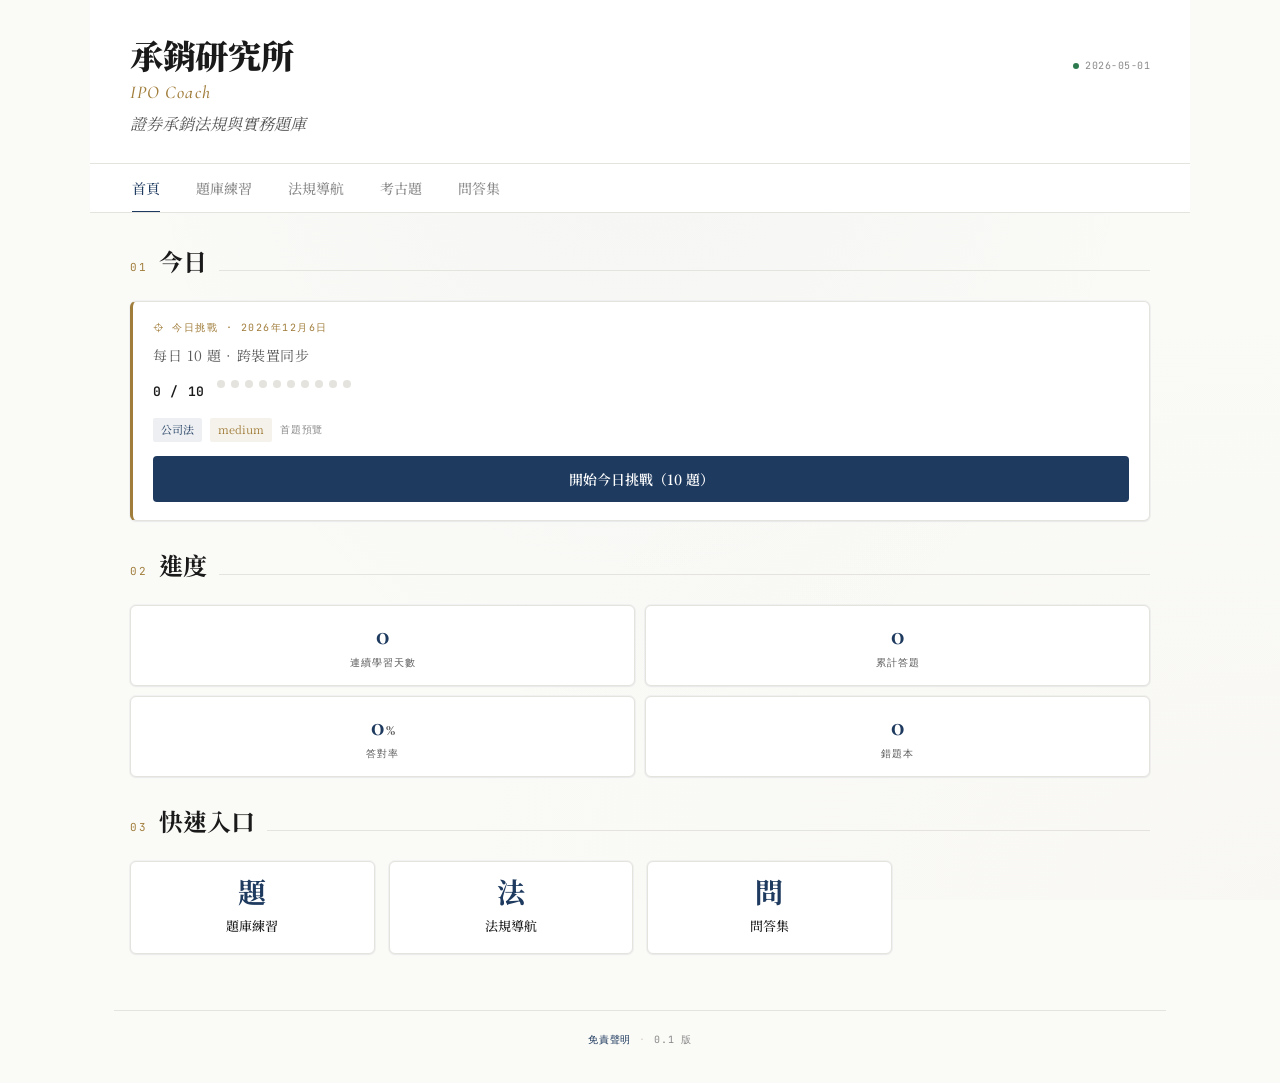
==== commit 843b5f6b: "fix(header): align date badge with H1 baseline, remove top whitespace 合併原本兩行（日期 row → H1）為單行（H1 left" ====
--- a/index.html
+++ b/index.html
@@ -19,12 +19,12 @@
 <div class="app">
 
   <header>
-    <div class="brand-row">
+    <div class="title-row">
+      <h1 class="title">承銷研究所</h1>
       <div class="data-status" id="dataStatus">
         <span class="dot"></span><span id="dataDate">載入中</span>
       </div>
     </div>
-    <h1 class="title">承銷研究所</h1>
     <div class="brand-wordmark">IPO Coach</div>
     <div class="subtitle">證券承銷法規與實務題庫</div>
   </header>
--- a/assets/style.css
+++ b/assets/style.css
@@ -56,11 +56,18 @@
   background: var(--bg-card);
 }
 
-.brand-row {
+/* H1 與右上日期 badge 同 row：H1 left、日期 right、baseline 對齊 */
+.title-row {
   display: flex;
   align-items: baseline;
-  justify-content: flex-end;
-  margin-bottom: 4px;
+  justify-content: space-between;
+  gap: 12px;
+}
+
+.title-row h1.title {
+  margin-top: 0;          /* 由 .title-row 控間距，移除 H1 自身上邊距 */
+  flex: 1 1 auto;
+  min-width: 0;
 }
 
 .data-status {
@@ -68,6 +75,8 @@
   font-size: 10px;
   color: var(--ink-dim);
   letter-spacing: 0.05em;
+  white-space: nowrap;    /* 不換行；窄螢幕由下方 media query 縮字 */
+  flex-shrink: 0;
 }
 
 .data-status .dot {
@@ -1830,3 +1839,16 @@
   color: var(--ink-soft);
   letter-spacing: 0.1em;
 }
+
+/* 窄螢幕（< 360px）時 date badge 再縮一級避免擠掉 H1 */
+@media (max-width: 359px) {
+  .data-status {
+    font-size: 9px;
+    letter-spacing: 0.02em;
+  }
+  .data-status .dot {
+    width: 5px;
+    height: 5px;
+    margin-right: 4px;
+  }
+}
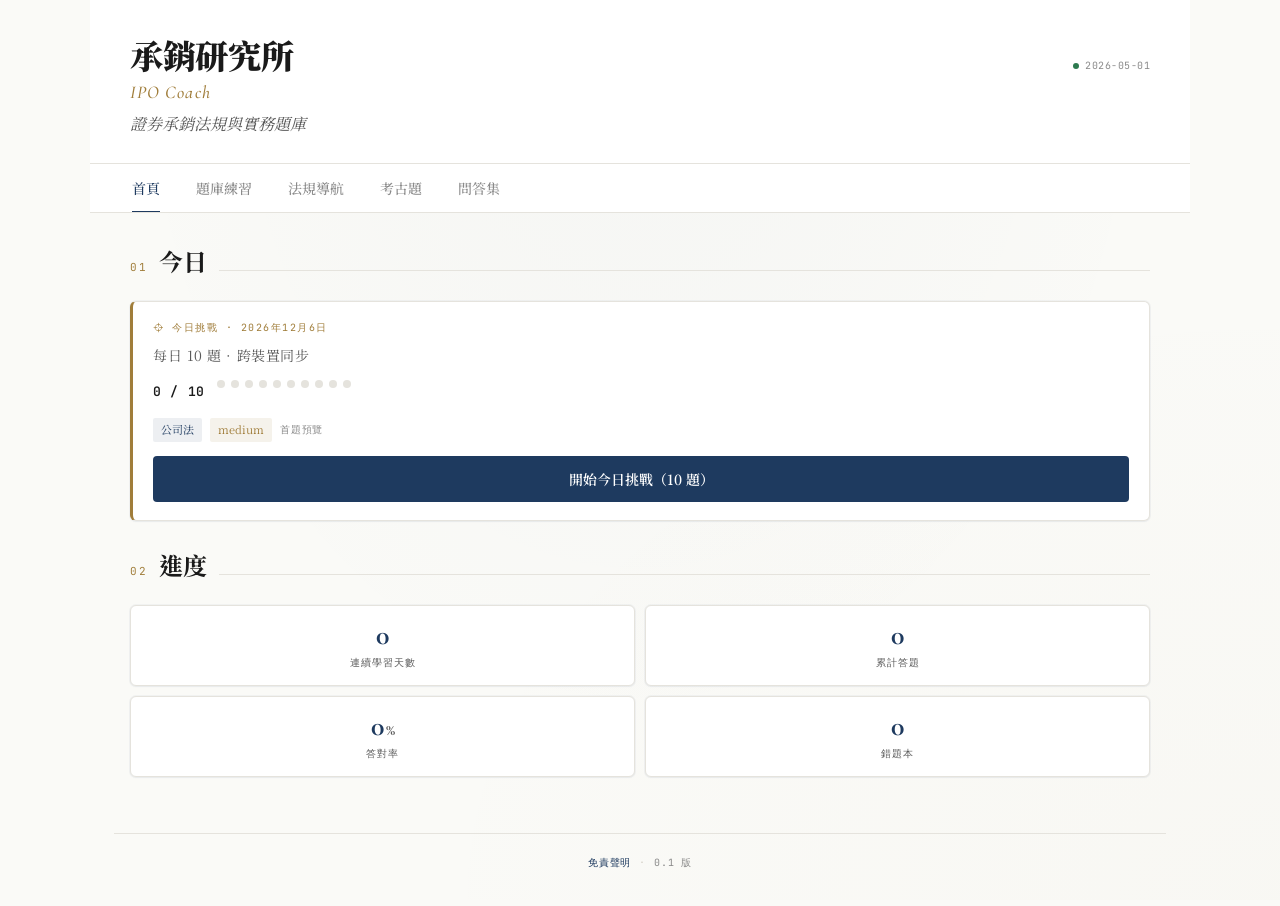
==== commit 9ac658e6: "refactor(home): remove redundant 快速入口 section bottom-nav 與頂部 tab 已含相同入口，section 03 三張卡視覺重複。  - index" ====
--- a/index.html
+++ b/index.html
@@ -56,25 +56,6 @@
     </div>
     <div id="progressArea"></div>
 
-    <div class="section-head" style="margin-top: 28px;">
-      <span class="section-num">03</span>
-      <span class="section-title">快速入口</span>
-      <span class="section-line"></span>
-    </div>
-    <div class="quick-entries">
-      <button class="quick-entry" data-page="quiz">
-        <span class="quick-entry-mark">題</span>
-        <span class="quick-entry-name">題庫練習</span>
-      </button>
-      <button class="quick-entry" data-page="laws">
-        <span class="quick-entry-mark">法</span>
-        <span class="quick-entry-name">法規導航</span>
-      </button>
-      <button class="quick-entry" data-page="qa">
-        <span class="quick-entry-mark">問</span>
-        <span class="quick-entry-name">問答集</span>
-      </button>
-    </div>
   </main>
 
   <!-- ===== Quiz（題庫練習：200 題單一池）===== -->
--- a/assets/style.css
+++ b/assets/style.css
@@ -1050,43 +1050,6 @@
   color: var(--ink-soft);
 }
 
-.quick-entries {
-  display: grid;
-  grid-template-columns: repeat(2, 1fr);
-  gap: 10px;
-}
-
-.quick-entry {
-  background: var(--bg-card);
-  border: 1px solid var(--line);
-  border-radius: 6px;
-  padding: 18px 14px;
-  cursor: pointer;
-  font-family: var(--serif);
-  display: flex;
-  flex-direction: column;
-  align-items: center;
-  gap: 8px;
-  box-shadow: var(--shadow-sm);
-  transition: all 0.15s;
-}
-
-.quick-entry:hover { box-shadow: var(--shadow-md); border-color: var(--line-strong); }
-
-.quick-entry-mark {
-  font-family: var(--display);
-  font-size: 28px;
-  font-weight: 700;
-  color: var(--primary);
-  line-height: 1;
-}
-
-.quick-entry-name {
-  font-size: 13px;
-  font-weight: 500;
-  color: var(--ink);
-}
-
 /* ===== Quiz / Scenario shared UI ===== */
 .quiz-section-label {
   font-family: var(--mono);
@@ -1463,12 +1426,6 @@
     padding: 0 24px;
   }
 
-  /* Home: quick entries 2 → 4 cols */
-  .quick-entries {
-    grid-template-columns: repeat(4, 1fr);
-    gap: 14px;
-  }
-
   /* Q&A category cards: widen so we get 4–5 cols instead of ~7 */
   .qa-cat-list {
     grid-template-columns: repeat(auto-fill, minmax(200px, 1fr));
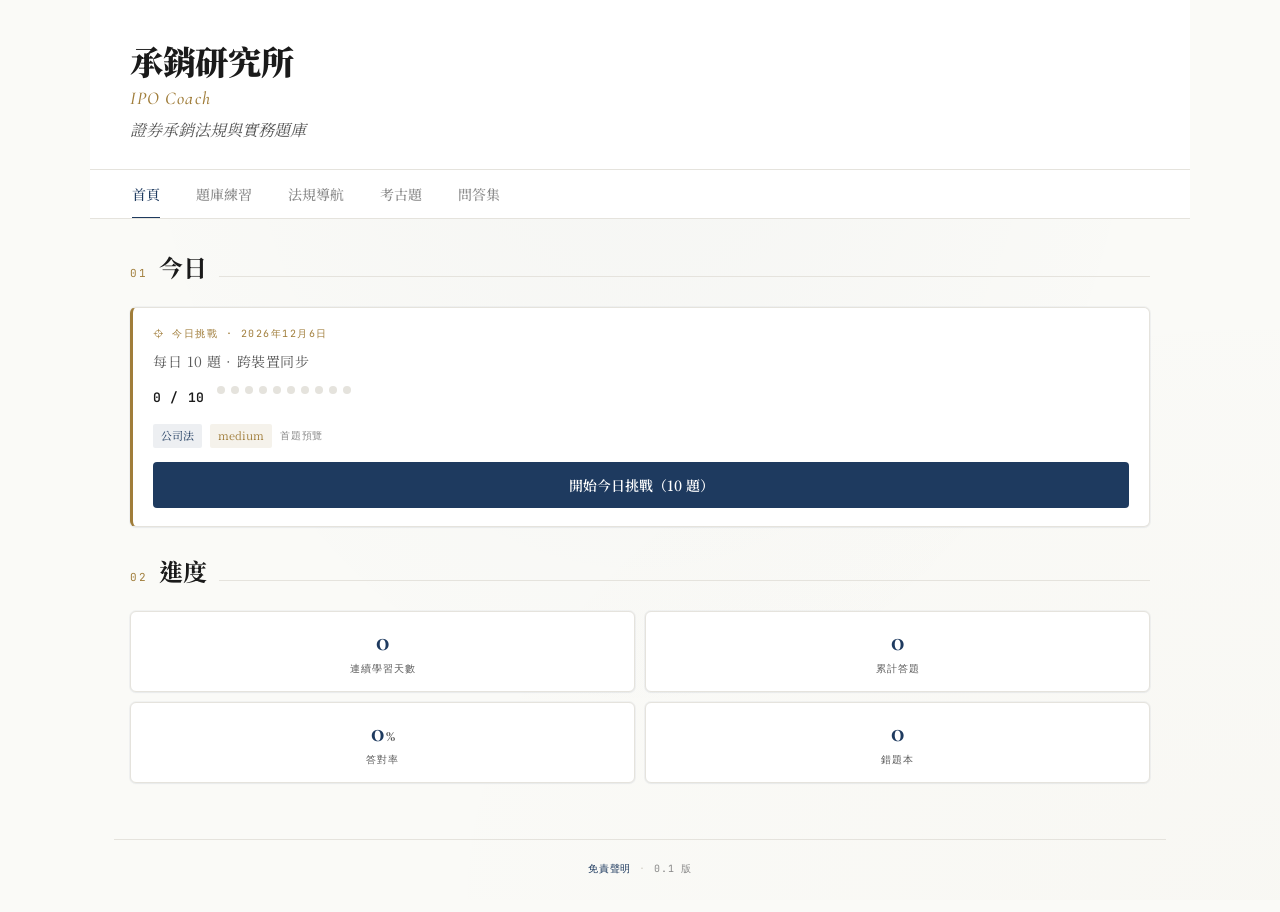
==== commit 7d5cbfd3: "fix(header): remove top date badge - index.html：移除 .title-row wrapper 與 data-status / dataDate / 綠點，" ====
--- a/index.html
+++ b/index.html
@@ -19,12 +19,7 @@
 <div class="app">
 
   <header>
-    <div class="title-row">
-      <h1 class="title">承銷研究所</h1>
-      <div class="data-status" id="dataStatus">
-        <span class="dot"></span><span id="dataDate">載入中</span>
-      </div>
-    </div>
+    <h1 class="title">承銷研究所</h1>
     <div class="brand-wordmark">IPO Coach</div>
     <div class="subtitle">證券承銷法規與實務題庫</div>
   </header>
--- a/assets/style.css
+++ b/assets/style.css
@@ -56,39 +56,6 @@
   background: var(--bg-card);
 }
 
-/* H1 與右上日期 badge 同 row：H1 left、日期 right、baseline 對齊 */
-.title-row {
-  display: flex;
-  align-items: baseline;
-  justify-content: space-between;
-  gap: 12px;
-}
-
-.title-row h1.title {
-  margin-top: 0;          /* 由 .title-row 控間距，移除 H1 自身上邊距 */
-  flex: 1 1 auto;
-  min-width: 0;
-}
-
-.data-status {
-  font-family: var(--mono);
-  font-size: 10px;
-  color: var(--ink-dim);
-  letter-spacing: 0.05em;
-  white-space: nowrap;    /* 不換行；窄螢幕由下方 media query 縮字 */
-  flex-shrink: 0;
-}
-
-.data-status .dot {
-  display: inline-block;
-  width: 6px;
-  height: 6px;
-  border-radius: 50%;
-  background: var(--jade);
-  margin-right: 6px;
-  vertical-align: middle;
-}
-
 h1.title {
   font-family: var(--serif);
   font-size: 30px;
@@ -1797,15 +1764,3 @@
   letter-spacing: 0.1em;
 }
 
-/* 窄螢幕（< 360px）時 date badge 再縮一級避免擠掉 H1 */
-@media (max-width: 359px) {
-  .data-status {
-    font-size: 9px;
-    letter-spacing: 0.02em;
-  }
-  .data-status .dot {
-    width: 5px;
-    height: 5px;
-    margin-right: 4px;
-  }
-}
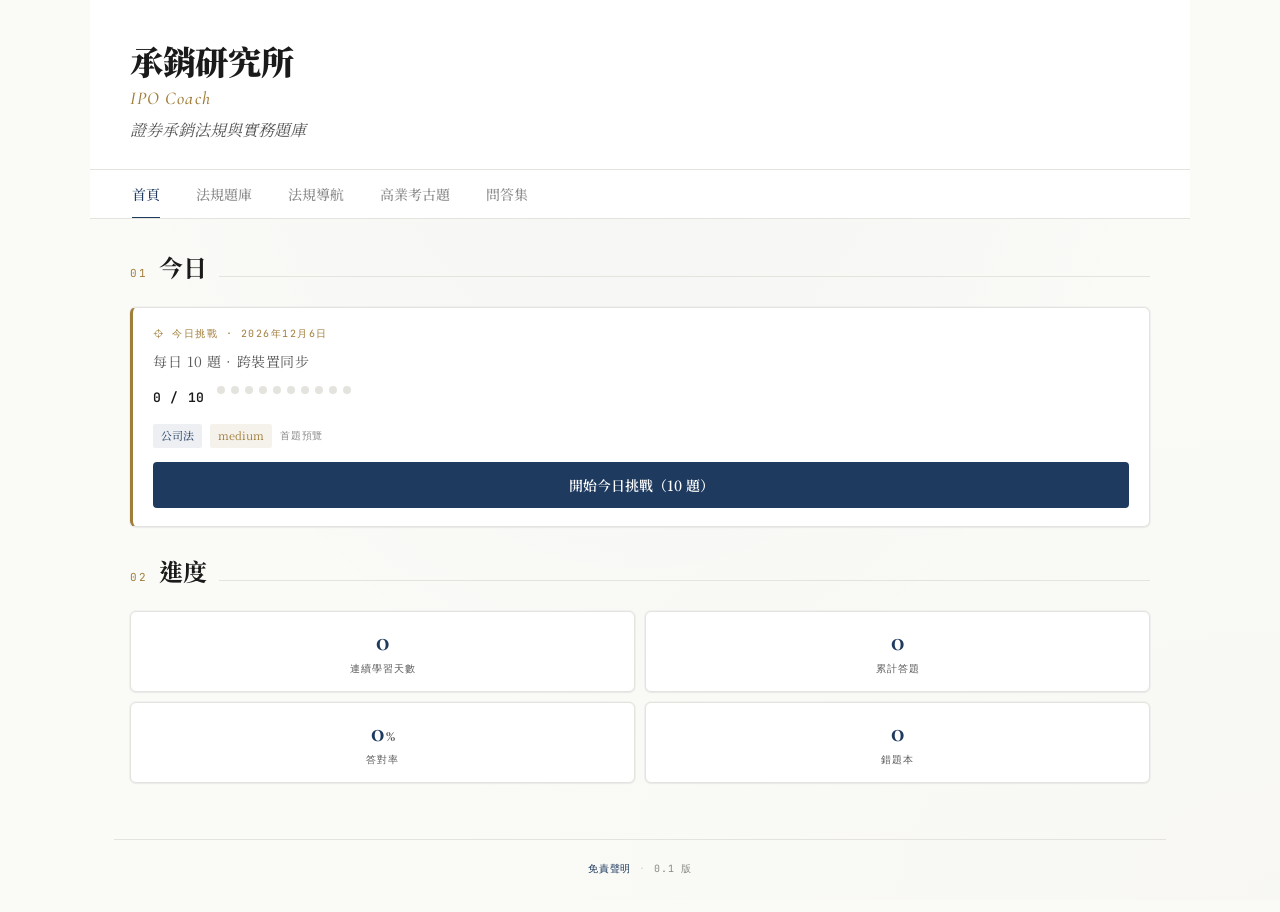
==== commit a8ec3c5f: "feat(brand): rename 題庫練習→法規題庫, 考古題→高業考古題 Tab 名稱與內頁標題更新，bottom-nav 短 label 維持原狀（空間 + 與 laws 的「法規」避免混淆" ====
--- a/index.html
+++ b/index.html
@@ -26,9 +26,9 @@
 
   <nav class="tabs" id="topTabs">
     <button class="tab active" data-page="home">首頁</button>
-    <button class="tab" data-page="quiz">題庫練習</button>
+    <button class="tab" data-page="quiz">法規題庫</button>
     <button class="tab" data-page="laws">法規導航</button>
-    <button class="tab" data-page="exam">考古題</button>
+    <button class="tab" data-page="exam">高業考古題</button>
     <button class="tab" data-page="qa">問答集</button>
   </nav>
 
@@ -53,23 +53,23 @@
 
   </main>
 
-  <!-- ===== Quiz（題庫練習：200 題單一池）===== -->
+  <!-- ===== Quiz（法規題庫：200 題單一池）===== -->
   <main class="page" id="page-quiz">
     <div class="section-head">
       <span class="section-num">題</span>
-      <span class="section-title">題庫練習</span>
+      <span class="section-title">法規題庫</span>
       <span class="section-line"></span>
     </div>
     <div id="quizArea">
-      <div class="loading"><div class="spinner"></div><div>載入題庫中⋯</div></div>
-    </div>
-  </main>
-
-  <!-- ===== 考古題（證券商高級業務員歷屆試題）===== -->
+      <div class="loading"><div class="spinner"></div><div>載入法規題庫中⋯</div></div>
+    </div>
+  </main>
+
+  <!-- ===== 高業考古題（證券商高級業務員歷屆試題）===== -->
   <main class="page" id="page-exam">
     <div class="section-head">
       <span class="section-num">考</span>
-      <span class="section-title">考古題</span>
+      <span class="section-title">高業考古題</span>
       <span class="section-line"></span>
     </div>
 
@@ -79,7 +79,7 @@
     </div>
 
     <div id="examArea">
-      <div class="loading"><div class="spinner"></div><div>載入考古題中⋯</div></div>
+      <div class="loading"><div class="spinner"></div><div>載入高業考古題中⋯</div></div>
     </div>
   </main>
 
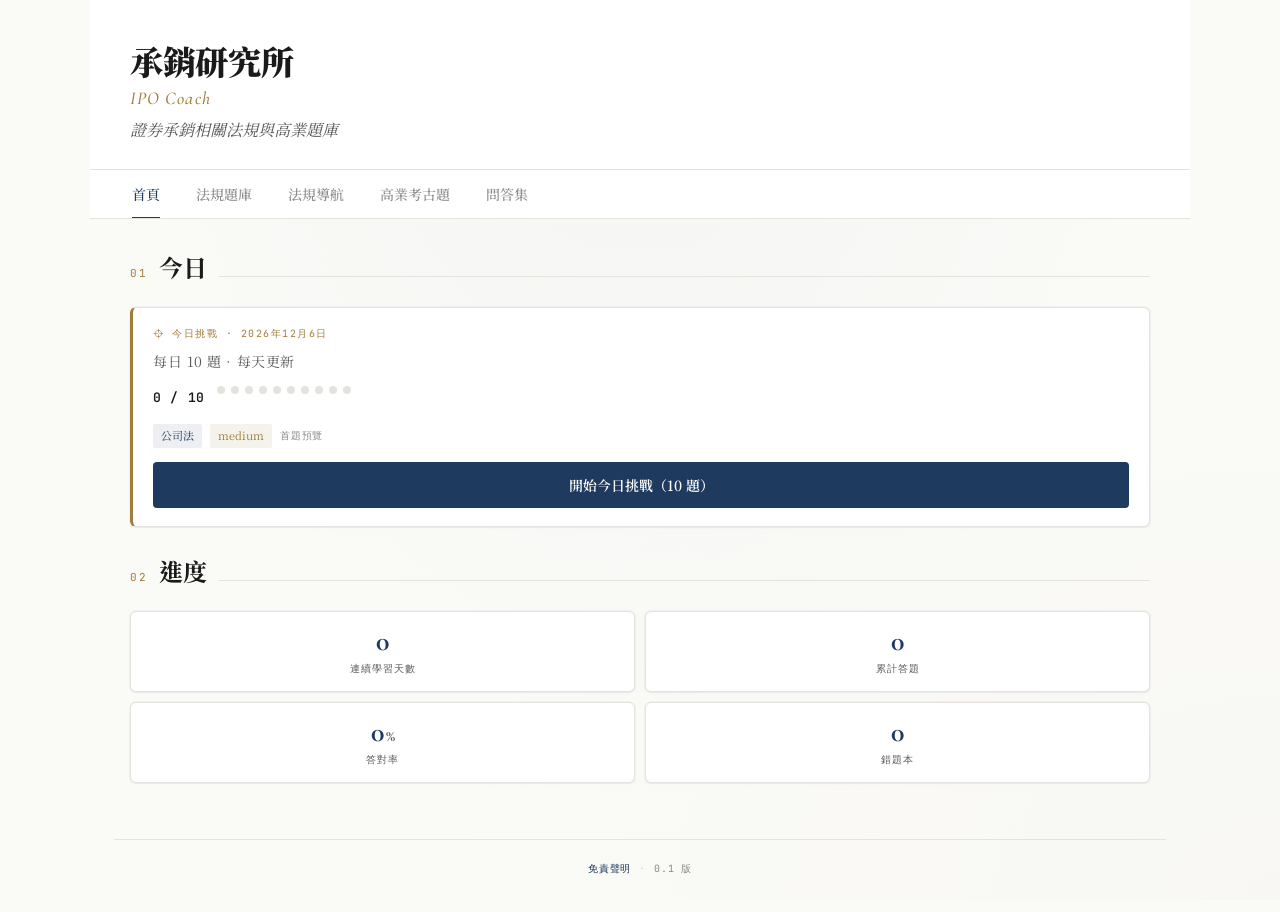
==== commit aa2eab01: "fix(brand): update subtitle to 證券承銷相關法規與高業題庫 - index.html subtitle：證券承銷法規與實務題庫 → 證券承銷相關法規與高業題庫 - ind" ====
--- a/index.html
+++ b/index.html
@@ -4,7 +4,7 @@
 <meta charset="UTF-8">
 <meta name="viewport" content="width=device-width, initial-scale=1.0">
 <title>承銷研究所 · IPO Coach</title>
-<meta name="description" content="承銷研究所（IPO Coach）：證券承銷法規題庫、問答集整合搜尋、法規導航。">
+<meta name="description" content="承銷研究所（IPO Coach）：證券承銷相關法規與高業題庫、問答集整合搜尋、法規導航。">
 <meta name="theme-color" content="#1e3a5f">
 <link rel="manifest" href="manifest.json">
 <link rel="icon" type="image/svg+xml" href="assets/icon.svg">
@@ -21,7 +21,7 @@
   <header>
     <h1 class="title">承銷研究所</h1>
     <div class="brand-wordmark">IPO Coach</div>
-    <div class="subtitle">證券承銷法規與實務題庫</div>
+    <div class="subtitle">證券承銷相關法規與高業題庫</div>
   </header>
 
   <nav class="tabs" id="topTabs">
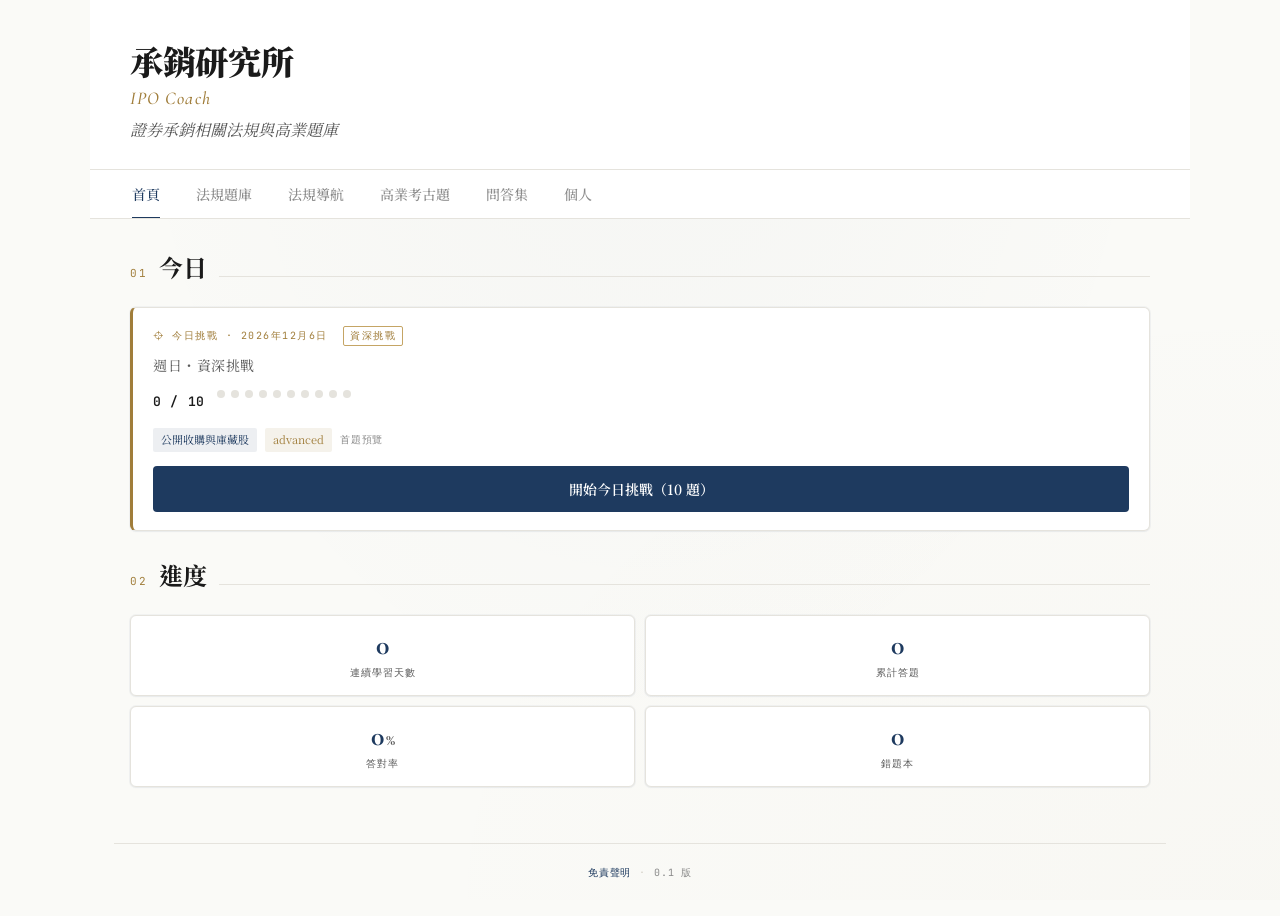
==== commit 0994b780: "feat(profile): Phase 5 個人儀表板 + 每週題型輪播 (PRD v2.2) 實作 PRD §9.2 / §9.5： - 新增「個人」分頁（底部導航 icon: P，6 鍵） - " ====
--- a/index.html
+++ b/index.html
@@ -30,6 +30,7 @@
     <button class="tab" data-page="laws">法規導航</button>
     <button class="tab" data-page="exam">高業考古題</button>
     <button class="tab" data-page="qa">問答集</button>
+    <button class="tab" data-page="profile">個人</button>
   </nav>
 
   <!-- ===== Home（今日挑戰 + 進度 + 入口）===== -->
@@ -138,6 +139,31 @@
         <div>載入法規資料中⋯</div>
       </div>
     </div>
+  </main>
+
+  <!-- ===== 個人儀表板（PRD §9.5）===== -->
+  <main class="page" id="page-profile">
+    <div class="section-head">
+      <span class="section-num">P</span>
+      <span class="section-title">個人</span>
+      <span class="section-line"></span>
+    </div>
+    <div class="profile-eyebrow">Personal Profile</div>
+
+    <!-- 區塊一：連續精進天數 -->
+    <section class="profile-block streak-block" id="streakBlock"></section>
+
+    <!-- 區塊二：熟練度雷達圖 -->
+    <section class="profile-block mastery-block">
+      <div class="profile-block-title">熟練度分析 <span class="profile-block-sub">Proficiency</span></div>
+      <div id="masteryArea"></div>
+    </section>
+
+    <!-- 區塊三：成就徽章 -->
+    <section class="profile-block badges-block">
+      <div class="profile-block-title">徽章 <span class="profile-block-sub">Insignia</span></div>
+      <div id="badgesArea"></div>
+    </section>
   </main>
 
   <footer class="site-footer">
@@ -162,7 +188,13 @@
     <button class="nav-btn" data-page="qa">
       <span class="nav-icon">問</span><span>問答</span>
     </button>
+    <button class="nav-btn" data-page="profile">
+      <span class="nav-icon">P</span><span>個人</span>
+    </button>
   </nav>
+
+  <!-- 徽章解鎖通知條（PRD §9.5.2 區塊三：不彈窗，僅小通知） -->
+  <div class="badge-toast" id="badgeToast" aria-live="polite" hidden></div>
 
   <!-- ===== 免責聲明 modal ===== -->
   <div class="modal" id="disclaimerModal" aria-hidden="true">
--- a/assets/style.css
+++ b/assets/style.css
@@ -535,7 +535,7 @@
   border-top: 1px solid var(--line);
   box-shadow: 0 -2px 12px rgba(30, 58, 95, 0.05);
   display: grid;
-  grid-template-columns: repeat(5, 1fr);
+  grid-template-columns: repeat(6, 1fr);
   z-index: 100;
   padding-bottom: env(safe-area-inset-bottom);
 }
@@ -544,10 +544,10 @@
   background: none;
   border: none;
   color: var(--ink-dim);
-  padding: 12px 4px 14px;
+  padding: 12px 2px 14px;
   cursor: pointer;
   font-family: var(--serif);
-  font-size: 11px;
+  font-size: 10.5px;
   transition: color 0.2s;
   display: flex;
   flex-direction: column;
@@ -1764,3 +1764,497 @@
   letter-spacing: 0.1em;
 }
 
+/* ============================================
+   個人儀表板（PRD §9.5）
+   設計紅線：無 emoji、無遊戲化字眼
+   風格：律所 / 學位證書氣質，金色描邊 + 襯線體
+   ============================================ */
+
+.profile-eyebrow {
+  font-family: var(--display);
+  font-style: italic;
+  color: var(--gold);
+  letter-spacing: 0.18em;
+  font-size: 12px;
+  text-transform: uppercase;
+  margin-top: -4px;
+  margin-bottom: 18px;
+  text-align: center;
+}
+
+.profile-block {
+  background: var(--bg-card);
+  border: 1px solid var(--line);
+  border-radius: 6px;
+  box-shadow: var(--shadow-sm);
+  padding: 22px 20px;
+  margin-bottom: 18px;
+}
+
+.profile-block-title {
+  font-family: var(--serif);
+  font-weight: 700;
+  font-size: 16px;
+  color: var(--ink);
+  margin-bottom: 14px;
+  display: flex;
+  align-items: baseline;
+  gap: 8px;
+}
+
+.profile-block-sub {
+  font-family: var(--display);
+  font-style: italic;
+  color: var(--gold);
+  font-size: 12px;
+  letter-spacing: 0.12em;
+  font-weight: 500;
+}
+
+/* ---- Streak 區塊 ---- */
+.streak-block {
+  text-align: center;
+  padding: 28px 20px 22px;
+}
+
+.streak-hero {
+  display: flex;
+  align-items: baseline;
+  justify-content: center;
+  gap: 6px;
+  font-family: var(--display);
+  color: var(--primary);
+}
+
+.streak-num {
+  font-size: 84px;
+  font-weight: 500;
+  line-height: 1;
+  letter-spacing: -0.02em;
+}
+
+.streak-unit {
+  font-family: var(--serif);
+  font-size: 22px;
+  color: var(--ink-soft);
+  font-weight: 500;
+}
+
+.streak-caption {
+  font-family: var(--serif);
+  font-size: 14px;
+  color: var(--ink-soft);
+  letter-spacing: 0.4em;
+  margin-top: 4px;
+  padding-left: 0.4em;
+}
+
+.streak-meta {
+  margin-top: 18px;
+  font-family: var(--mono);
+  font-size: 11px;
+  color: var(--ink-dim);
+  letter-spacing: 0.05em;
+}
+
+.streak-meta-sep {
+  margin: 0 6px;
+  color: var(--line-strong);
+}
+
+.streak-compensation {
+  margin-top: 20px;
+  padding: 14px 14px;
+  border: 1px dashed var(--gold-soft);
+  border-radius: 4px;
+  background: rgba(160, 125, 58, 0.05);
+  text-align: center;
+}
+
+.streak-compensation-head {
+  font-family: var(--serif);
+  font-size: 13px;
+  color: var(--gold);
+  font-weight: 700;
+  letter-spacing: 0.1em;
+  margin-bottom: 6px;
+}
+
+.streak-compensation-body {
+  font-size: 14px;
+  color: var(--ink);
+  line-height: 1.6;
+}
+
+.streak-compensation-body strong {
+  color: var(--primary);
+  font-weight: 700;
+}
+
+.streak-compensation-meta {
+  margin-top: 8px;
+  font-family: var(--mono);
+  font-size: 10px;
+  color: var(--ink-dim);
+  letter-spacing: 0.05em;
+}
+
+.streak-compensation-done {
+  border-style: solid;
+  border-color: var(--jade);
+  background: rgba(45, 122, 79, 0.05);
+}
+
+.streak-compensation-done .streak-compensation-head {
+  color: var(--jade);
+}
+
+/* ---- 雷達圖 ---- */
+.radar-svg {
+  display: block;
+  margin: 4px auto 14px;
+  max-width: 320px;
+}
+
+.radar-label {
+  cursor: pointer;
+}
+
+.radar-label:hover .radar-label-name,
+.radar-label:hover .radar-label-score {
+  fill: var(--gold);
+}
+
+.radar-label-name {
+  font-family: var(--serif);
+  font-size: 11px;
+  font-weight: 700;
+  fill: var(--ink);
+}
+
+.radar-label-score {
+  font-family: var(--mono);
+  font-size: 10px;
+  fill: var(--primary);
+  letter-spacing: 0.04em;
+}
+
+.mastery-list {
+  list-style: none;
+  margin-top: 14px;
+  border-top: 1px solid var(--line);
+}
+
+.mastery-row {
+  display: grid;
+  grid-template-columns: 1fr auto auto;
+  align-items: baseline;
+  gap: 10px;
+  padding: 10px 4px;
+  border-bottom: 1px solid var(--line);
+  cursor: pointer;
+  transition: background 0.15s;
+}
+
+.mastery-row:hover {
+  background: var(--bg-soft);
+}
+
+.mastery-row-label {
+  font-family: var(--serif);
+  font-weight: 700;
+  font-size: 14px;
+  color: var(--ink);
+}
+
+.mastery-row-score {
+  font-family: var(--display);
+  font-size: 16px;
+  color: var(--primary);
+  font-weight: 500;
+  font-variant-numeric: tabular-nums;
+}
+
+.mastery-row-meta {
+  font-family: var(--mono);
+  font-size: 10px;
+  color: var(--ink-dim);
+  letter-spacing: 0.05em;
+}
+
+.mastery-hint {
+  margin-top: 12px;
+  text-align: center;
+  font-family: var(--mono);
+  font-size: 10px;
+  color: var(--ink-dim);
+  letter-spacing: 0.1em;
+}
+
+.mastery-empty {
+  text-align: center;
+}
+
+.mastery-empty-hint {
+  margin: 8px 12px 0;
+  font-family: var(--serif);
+  font-size: 13px;
+  color: var(--ink-soft);
+  line-height: 1.7;
+}
+
+/* ---- 徽章 ---- */
+.badges-list {
+  list-style: none;
+  display: grid;
+  grid-template-columns: repeat(auto-fill, minmax(150px, 1fr));
+  gap: 14px;
+}
+
+.badge-card {
+  background: var(--bg-card);
+  border: 1px solid var(--line);
+  border-radius: 4px;
+  padding: 14px 10px;
+  text-align: center;
+  transition: box-shadow 0.2s, border-color 0.2s;
+}
+
+.badge-card.earned {
+  border-color: var(--gold-soft);
+  box-shadow: 0 1px 4px rgba(160, 125, 58, 0.12);
+  background: linear-gradient(180deg, var(--bg-card), rgba(160, 125, 58, 0.03));
+}
+
+.badge-card.locked {
+  background: var(--bg-soft);
+}
+
+.badge-svg {
+  margin: 0 auto 8px;
+  display: block;
+}
+
+.badge-card-body {
+  font-family: var(--serif);
+}
+
+.badge-card-name {
+  font-size: 14px;
+  font-weight: 700;
+  color: var(--ink);
+}
+
+.badge-card.locked .badge-card-name {
+  color: var(--ink-soft);
+}
+
+.badge-card-latin {
+  font-family: var(--display);
+  font-style: italic;
+  font-size: 11px;
+  color: var(--gold);
+  letter-spacing: 0.08em;
+  margin-top: 2px;
+}
+
+.badge-card.locked .badge-card-latin {
+  color: var(--ink-dim);
+}
+
+.badge-card-desc {
+  font-size: 11px;
+  color: var(--ink-soft);
+  line-height: 1.5;
+  margin-top: 6px;
+}
+
+.badge-card-earned {
+  margin-top: 8px;
+  font-family: var(--mono);
+  font-size: 9.5px;
+  color: var(--gold);
+  letter-spacing: 0.08em;
+  text-transform: uppercase;
+}
+
+.badge-card-progress {
+  margin-top: 8px;
+}
+
+.badge-progress-bar {
+  height: 3px;
+  background: var(--line);
+  border-radius: 2px;
+  overflow: hidden;
+}
+
+.badge-progress-fill {
+  height: 100%;
+  background: var(--primary-soft);
+  transition: width 0.4s;
+}
+
+.badge-progress-text {
+  margin-top: 4px;
+  font-family: var(--mono);
+  font-size: 10px;
+  color: var(--ink-dim);
+  letter-spacing: 0.04em;
+}
+
+/* ---- 徽章解鎖通知條（不彈窗，從頂部滑入） ---- */
+.badge-toast {
+  position: fixed;
+  top: 16px;
+  left: 50%;
+  transform: translateX(-50%) translateY(-200%);
+  background: var(--bg-card);
+  border: 1px solid var(--gold-soft);
+  border-radius: 4px;
+  box-shadow: 0 4px 14px rgba(160, 125, 58, 0.18);
+  padding: 12px 20px;
+  z-index: 1000;
+  font-family: var(--serif);
+  font-size: 13px;
+  color: var(--ink);
+  display: flex;
+  align-items: center;
+  gap: 10px;
+  max-width: calc(100% - 32px);
+  transition: transform 0.4s cubic-bezier(0.2, 0.8, 0.2, 1), opacity 0.4s;
+  opacity: 0;
+}
+
+.badge-toast.show {
+  transform: translateX(-50%) translateY(0);
+  opacity: 1;
+}
+
+.badge-toast-mark {
+  font-family: var(--display);
+  color: var(--gold);
+  font-size: 16px;
+  font-weight: 700;
+}
+
+.badge-toast-text {
+  font-weight: 700;
+}
+
+.badge-toast-latin {
+  font-family: var(--display);
+  font-style: italic;
+  color: var(--gold);
+  font-size: 11px;
+  letter-spacing: 0.08em;
+}
+
+/* ---- 今日總結卡 / 明日主題預告 ---- */
+.daily-summary {
+  background: var(--bg-card);
+  border: 1px solid var(--gold-soft);
+  border-radius: 6px;
+  box-shadow: var(--shadow-md);
+  padding: 22px 20px;
+  margin-bottom: 18px;
+}
+
+.daily-summary-head {
+  font-family: var(--mono);
+  font-size: 10px;
+  color: var(--gold);
+  letter-spacing: 0.18em;
+  text-transform: uppercase;
+  margin-bottom: 10px;
+}
+
+.daily-summary-theme {
+  font-family: var(--serif);
+  font-weight: 700;
+  font-size: 18px;
+  color: var(--ink);
+  margin-bottom: 14px;
+}
+
+.daily-summary-grid {
+  display: grid;
+  grid-template-columns: 1fr 1fr;
+  gap: 10px;
+  border-top: 1px solid var(--line);
+  border-bottom: 1px solid var(--line);
+  padding: 12px 0;
+}
+
+.daily-summary-cell {
+  text-align: center;
+}
+
+.daily-summary-cell-num {
+  font-family: var(--display);
+  font-size: 26px;
+  color: var(--primary);
+  font-weight: 500;
+  line-height: 1;
+}
+
+.daily-summary-cell-label {
+  font-family: var(--mono);
+  font-size: 10px;
+  color: var(--ink-dim);
+  letter-spacing: 0.1em;
+  margin-top: 4px;
+}
+
+.daily-summary-mastery {
+  margin-top: 14px;
+  font-family: var(--serif);
+  font-size: 13px;
+  color: var(--ink-soft);
+  text-align: center;
+  line-height: 1.7;
+}
+
+.daily-summary-mastery strong {
+  color: var(--primary);
+  font-weight: 700;
+}
+
+.daily-summary-tomorrow {
+  margin-top: 14px;
+  padding-top: 14px;
+  border-top: 1px dashed var(--line);
+  text-align: center;
+  font-family: var(--serif);
+  font-size: 13px;
+  color: var(--ink-soft);
+}
+
+.daily-summary-tomorrow-label {
+  font-family: var(--mono);
+  font-size: 10px;
+  color: var(--ink-dim);
+  letter-spacing: 0.15em;
+  display: block;
+  margin-bottom: 4px;
+}
+
+.daily-summary-tomorrow-theme {
+  font-weight: 700;
+  color: var(--ink);
+}
+
+/* ---- Daily 卡片：主題標籤（每週輪播） ---- */
+.daily-theme-badge {
+  display: inline-block;
+  font-family: var(--mono);
+  font-size: 10px;
+  color: var(--gold);
+  letter-spacing: 0.15em;
+  text-transform: uppercase;
+  margin-left: 8px;
+  padding: 1px 6px;
+  border: 1px solid var(--gold-soft);
+  border-radius: 2px;
+}
+
